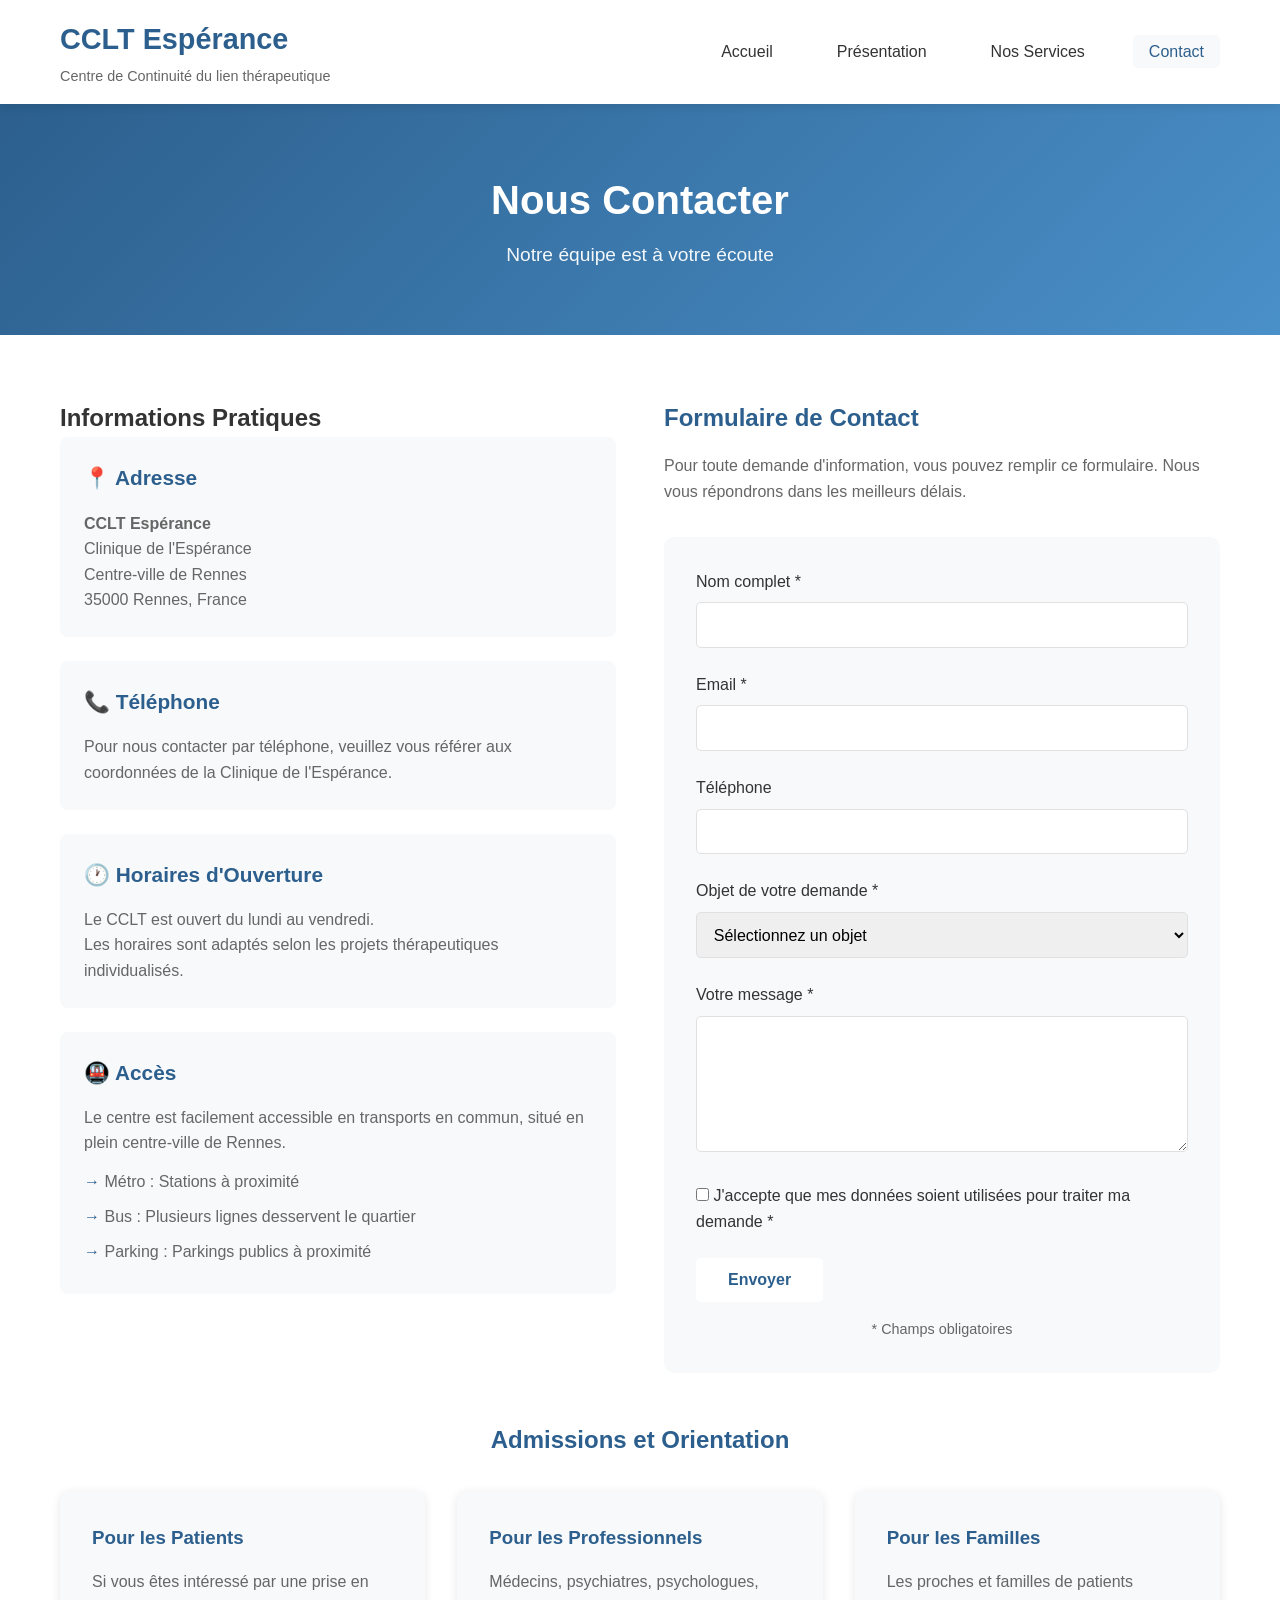
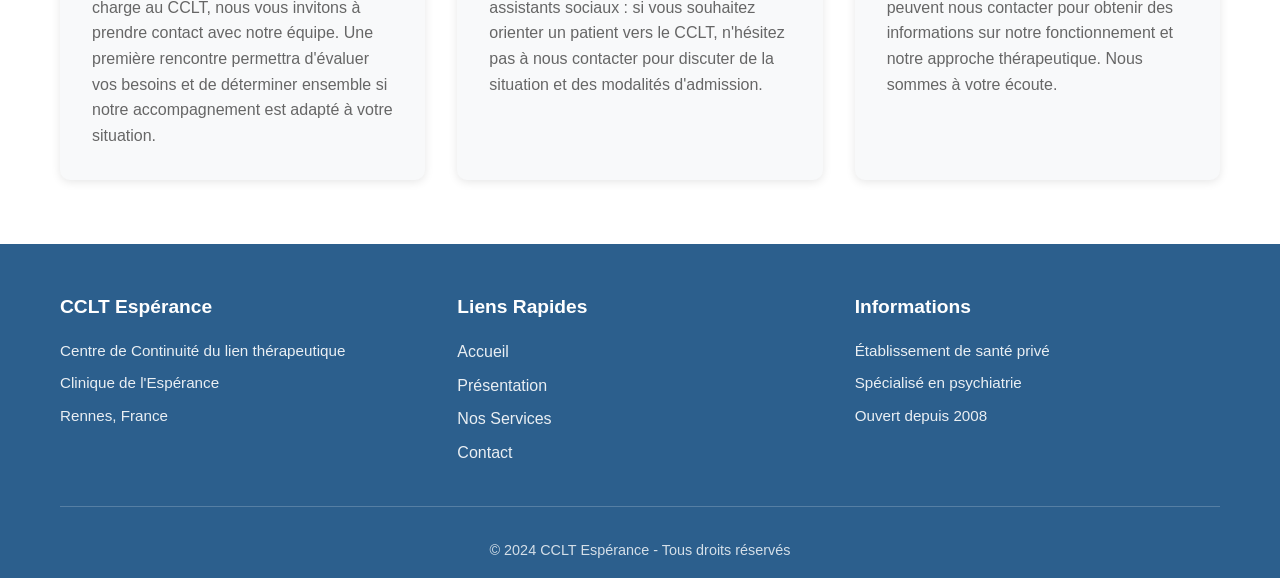
==== contact.html @ c55c1b44 "Création du site web CCLT Espérance - Création de 4 pages HTML (accueil, présentation, services, con" ====
<!DOCTYPE html>
<html lang="fr">
<head>
    <meta charset="UTF-8">
    <meta name="viewport" content="width=device-width, initial-scale=1.0">
    <meta name="description" content="Contactez le CCLT Espérance - Nous sommes à votre écoute pour toute demande d'information.">
    <title>Contact - CCLT Espérance</title>
    <link rel="stylesheet" href="styles.css">
</head>
<body>
    <header>
        <nav class="navbar">
            <div class="container">
                <div class="logo">
                    <h1>CCLT Espérance</h1>
                    <p class="subtitle">Centre de Continuité du lien thérapeutique</p>
                </div>
                <ul class="nav-menu">
                    <li><a href="index.html">Accueil</a></li>
                    <li><a href="presentation.html">Présentation</a></li>
                    <li><a href="services.html">Nos Services</a></li>
                    <li><a href="contact.html" class="active">Contact</a></li>
                </ul>
                <div class="hamburger">
                    <span></span>
                    <span></span>
                    <span></span>
                </div>
            </div>
        </nav>
    </header>

    <main>
        <section class="page-header">
            <div class="container">
                <h1>Nous Contacter</h1>
                <p>Notre équipe est à votre écoute</p>
            </div>
        </section>

        <section class="content-section">
            <div class="container">
                <div class="contact-layout">
                    <div class="contact-info">
                        <h2>Informations Pratiques</h2>

                        <div class="info-box">
                            <h3>📍 Adresse</h3>
                            <p><strong>CCLT Espérance</strong><br>
                            Clinique de l'Espérance<br>
                            Centre-ville de Rennes<br>
                            35000 Rennes, France</p>
                        </div>

                        <div class="info-box">
                            <h3>📞 Téléphone</h3>
                            <p>Pour nous contacter par téléphone, veuillez vous référer aux coordonnées de la Clinique de l'Espérance.</p>
                        </div>

                        <div class="info-box">
                            <h3>🕐 Horaires d'Ouverture</h3>
                            <p>Le CCLT est ouvert du lundi au vendredi.<br>
                            Les horaires sont adaptés selon les projets thérapeutiques individualisés.</p>
                        </div>

                        <div class="info-box">
                            <h3>🚇 Accès</h3>
                            <p>Le centre est facilement accessible en transports en commun, situé en plein centre-ville de Rennes.</p>
                            <ul>
                                <li>Métro : Stations à proximité</li>
                                <li>Bus : Plusieurs lignes desservent le quartier</li>
                                <li>Parking : Parkings publics à proximité</li>
                            </ul>
                        </div>
                    </div>

                    <div class="contact-form-container">
                        <h2>Formulaire de Contact</h2>
                        <p>Pour toute demande d'information, vous pouvez remplir ce formulaire. Nous vous répondrons dans les meilleurs délais.</p>

                        <form class="contact-form" id="contactForm">
                            <div class="form-group">
                                <label for="name">Nom complet *</label>
                                <input type="text" id="name" name="name" required>
                            </div>

                            <div class="form-group">
                                <label for="email">Email *</label>
                                <input type="email" id="email" name="email" required>
                            </div>

                            <div class="form-group">
                                <label for="phone">Téléphone</label>
                                <input type="tel" id="phone" name="phone">
                            </div>

                            <div class="form-group">
                                <label for="subject">Objet de votre demande *</label>
                                <select id="subject" name="subject" required>
                                    <option value="">Sélectionnez un objet</option>
                                    <option value="information">Demande d'information</option>
                                    <option value="admission">Admission</option>
                                    <option value="rdv">Prise de rendez-vous</option>
                                    <option value="autre">Autre</option>
                                </select>
                            </div>

                            <div class="form-group">
                                <label for="message">Votre message *</label>
                                <textarea id="message" name="message" rows="6" required></textarea>
                            </div>

                            <div class="form-group">
                                <label class="checkbox-label">
                                    <input type="checkbox" id="consent" name="consent" required>
                                    J'accepte que mes données soient utilisées pour traiter ma demande *
                                </label>
                            </div>

                            <button type="submit" class="btn btn-primary">Envoyer</button>

                            <p class="form-note">* Champs obligatoires</p>
                        </form>

                        <div id="formMessage" class="form-message" style="display: none;"></div>
                    </div>
                </div>

                <div class="additional-info">
                    <h2>Admissions et Orientation</h2>
                    <div class="info-cards">
                        <div class="info-card">
                            <h3>Pour les Patients</h3>
                            <p>Si vous êtes intéressé par une prise en charge au CCLT, nous vous invitons à prendre contact avec notre équipe. Une première rencontre permettra d'évaluer vos besoins et de déterminer ensemble si notre accompagnement est adapté à votre situation.</p>
                        </div>
                        <div class="info-card">
                            <h3>Pour les Professionnels</h3>
                            <p>Médecins, psychiatres, psychologues, assistants sociaux : si vous souhaitez orienter un patient vers le CCLT, n'hésitez pas à nous contacter pour discuter de la situation et des modalités d'admission.</p>
                        </div>
                        <div class="info-card">
                            <h3>Pour les Familles</h3>
                            <p>Les proches et familles de patients peuvent nous contacter pour obtenir des informations sur notre fonctionnement et notre approche thérapeutique. Nous sommes à votre écoute.</p>
                        </div>
                    </div>
                </div>
            </div>
        </section>
    </main>

    <footer>
        <div class="container">
            <div class="footer-content">
                <div class="footer-section">
                    <h3>CCLT Espérance</h3>
                    <p>Centre de Continuité du lien thérapeutique</p>
                    <p>Clinique de l'Espérance</p>
                    <p>Rennes, France</p>
                </div>
                <div class="footer-section">
                    <h3>Liens Rapides</h3>
                    <ul>
                        <li><a href="index.html">Accueil</a></li>
                        <li><a href="presentation.html">Présentation</a></li>
                        <li><a href="services.html">Nos Services</a></li>
                        <li><a href="contact.html">Contact</a></li>
                    </ul>
                </div>
                <div class="footer-section">
                    <h3>Informations</h3>
                    <p>Établissement de santé privé</p>
                    <p>Spécialisé en psychiatrie</p>
                    <p>Ouvert depuis 2008</p>
                </div>
            </div>
            <div class="footer-bottom">
                <p>&copy; 2024 CCLT Espérance - Tous droits réservés</p>
            </div>
        </div>
    </footer>

    <script src="script.js"></script>
</body>
</html>
---- styles.css ----
/* Reset and Base Styles */
* {
    margin: 0;
    padding: 0;
    box-sizing: border-box;
}

:root {
    --primary-color: #2c5f8d;
    --secondary-color: #4a90c9;
    --accent-color: #7fb3d5;
    --text-color: #333;
    --text-light: #666;
    --bg-light: #f8f9fa;
    --bg-white: #ffffff;
    --border-color: #e0e0e0;
    --success-color: #28a745;
    --shadow: 0 2px 10px rgba(0, 0, 0, 0.1);
    --shadow-hover: 0 4px 20px rgba(0, 0, 0, 0.15);
    --transition: all 0.3s ease;
}

body {
    font-family: 'Segoe UI', Tahoma, Geneva, Verdana, sans-serif;
    line-height: 1.6;
    color: var(--text-color);
    background-color: var(--bg-light);
}

.container {
    max-width: 1200px;
    margin: 0 auto;
    padding: 0 20px;
}

/* Header and Navigation */
header {
    background-color: var(--bg-white);
    box-shadow: var(--shadow);
    position: sticky;
    top: 0;
    z-index: 1000;
}

.navbar {
    padding: 1rem 0;
}

.navbar .container {
    display: flex;
    justify-content: space-between;
    align-items: center;
}

.logo h1 {
    color: var(--primary-color);
    font-size: 1.8rem;
    margin-bottom: 0.2rem;
}

.logo .subtitle {
    color: var(--text-light);
    font-size: 0.9rem;
}

.nav-menu {
    display: flex;
    list-style: none;
    gap: 2rem;
}

.nav-menu a {
    color: var(--text-color);
    text-decoration: none;
    font-weight: 500;
    transition: var(--transition);
    padding: 0.5rem 1rem;
    border-radius: 5px;
}

.nav-menu a:hover,
.nav-menu a.active {
    color: var(--primary-color);
    background-color: var(--bg-light);
}

.hamburger {
    display: none;
    flex-direction: column;
    cursor: pointer;
}

.hamburger span {
    width: 25px;
    height: 3px;
    background-color: var(--primary-color);
    margin: 3px 0;
    transition: var(--transition);
}

/* Hero Section */
.hero {
    background: linear-gradient(135deg, var(--primary-color) 0%, var(--secondary-color) 100%);
    color: white;
    padding: 6rem 2rem;
    text-align: center;
}

.hero-content h2 {
    font-size: 2.5rem;
    margin-bottom: 1rem;
}

.hero-text {
    font-size: 1.3rem;
    margin-bottom: 2rem;
    opacity: 0.95;
}

/* Buttons */
.btn {
    display: inline-block;
    padding: 0.8rem 2rem;
    text-decoration: none;
    border-radius: 5px;
    font-weight: 600;
    transition: var(--transition);
    border: none;
    cursor: pointer;
    font-size: 1rem;
}

.btn-primary {
    background-color: white;
    color: var(--primary-color);
}

.btn-primary:hover {
    background-color: var(--bg-light);
    transform: translateY(-2px);
    box-shadow: var(--shadow-hover);
}

.btn-secondary {
    background-color: var(--primary-color);
    color: white;
}

.btn-secondary:hover {
    background-color: var(--secondary-color);
    transform: translateY(-2px);
    box-shadow: var(--shadow-hover);
}

.btn-block {
    display: block;
    width: 100%;
    text-align: center;
}

/* Intro Section */
.intro {
    padding: 4rem 0;
    background-color: var(--bg-white);
}

.intro-content {
    text-align: center;
    max-width: 800px;
    margin: 0 auto;
}

.intro-content h2 {
    color: var(--primary-color);
    font-size: 2rem;
    margin-bottom: 1.5rem;
}

.intro-content p {
    font-size: 1.1rem;
    color: var(--text-light);
    line-height: 1.8;
}

/* Features Section */
.features {
    padding: 4rem 0;
    background-color: var(--bg-light);
}

.features h2 {
    text-align: center;
    color: var(--primary-color);
    font-size: 2rem;
    margin-bottom: 3rem;
}

.features-grid {
    display: grid;
    grid-template-columns: repeat(auto-fit, minmax(250px, 1fr));
    gap: 2rem;
}

.feature-card {
    background-color: var(--bg-white);
    padding: 2rem;
    border-radius: 10px;
    box-shadow: var(--shadow);
    transition: var(--transition);
    text-align: center;
}

.feature-card:hover {
    transform: translateY(-5px);
    box-shadow: var(--shadow-hover);
}

.feature-icon {
    font-size: 3rem;
    margin-bottom: 1rem;
}

.feature-card h3 {
    color: var(--primary-color);
    margin-bottom: 1rem;
    font-size: 1.3rem;
}

.feature-card p {
    color: var(--text-light);
    line-height: 1.6;
}

/* CTA Section */
.cta-section {
    padding: 4rem 0;
    background: linear-gradient(135deg, var(--secondary-color) 0%, var(--primary-color) 100%);
    color: white;
}

.cta-content {
    text-align: center;
    max-width: 800px;
    margin: 0 auto;
}

.cta-content h2 {
    font-size: 2rem;
    margin-bottom: 1rem;
}

.cta-content p {
    font-size: 1.1rem;
    margin-bottom: 2rem;
    opacity: 0.95;
}

/* Page Header */
.page-header {
    background: linear-gradient(135deg, var(--primary-color) 0%, var(--secondary-color) 100%);
    color: white;
    padding: 4rem 2rem;
    text-align: center;
}

.page-header h1 {
    font-size: 2.5rem;
    margin-bottom: 0.5rem;
}

.page-header p {
    font-size: 1.2rem;
    opacity: 0.95;
}

/* Content Section */
.content-section {
    padding: 4rem 0;
    background-color: var(--bg-white);
}

.content-layout {
    display: grid;
    grid-template-columns: 2fr 1fr;
    gap: 3rem;
    margin-bottom: 3rem;
}

.content-main h2 {
    color: var(--primary-color);
    margin-top: 2rem;
    margin-bottom: 1rem;
    font-size: 1.8rem;
}

.content-main h2:first-child {
    margin-top: 0;
}

.content-main p {
    color: var(--text-light);
    line-height: 1.8;
    margin-bottom: 1rem;
}

/* Philosophy Points */
.philosophy-points {
    display: grid;
    gap: 1.5rem;
    margin: 2rem 0;
}

.philosophy-item {
    background-color: var(--bg-light);
    padding: 1.5rem;
    border-radius: 8px;
    border-left: 4px solid var(--primary-color);
}

.philosophy-item h3 {
    color: var(--primary-color);
    margin-bottom: 0.5rem;
    font-size: 1.2rem;
}

.philosophy-item p {
    color: var(--text-light);
}

/* Sidebar */
.sidebar {
    display: flex;
    flex-direction: column;
    gap: 2rem;
}

.sidebar-box {
    background-color: var(--bg-light);
    padding: 2rem;
    border-radius: 10px;
    box-shadow: var(--shadow);
}

.sidebar-box h3 {
    color: var(--primary-color);
    margin-bottom: 1rem;
}

.key-stats {
    list-style: none;
}

.key-stats li {
    padding: 1rem;
    background-color: var(--bg-white);
    margin-bottom: 1rem;
    border-radius: 5px;
    border-left: 3px solid var(--secondary-color);
}

.key-stats strong {
    display: block;
    color: var(--primary-color);
    font-size: 1.5rem;
    margin-bottom: 0.3rem;
}

/* Services Page */
.services-intro {
    text-align: center;
    max-width: 800px;
    margin: 0 auto 3rem;
}

.services-intro h2 {
    color: var(--primary-color);
    font-size: 2rem;
    margin-bottom: 1rem;
}

.services-intro p {
    color: var(--text-light);
    font-size: 1.1rem;
    line-height: 1.8;
}

.services-grid {
    display: grid;
    grid-template-columns: repeat(auto-fit, minmax(300px, 1fr));
    gap: 2rem;
    margin-bottom: 4rem;
}

.service-card {
    background-color: var(--bg-light);
    padding: 2rem;
    border-radius: 10px;
    box-shadow: var(--shadow);
    transition: var(--transition);
}

.service-card:hover {
    transform: translateY(-5px);
    box-shadow: var(--shadow-hover);
}

.service-icon {
    font-size: 3rem;
    margin-bottom: 1rem;
}

.service-card h3 {
    color: var(--primary-color);
    margin-bottom: 1rem;
    font-size: 1.4rem;
}

.service-card p {
    color: var(--text-light);
    margin-bottom: 1rem;
    line-height: 1.6;
}

.service-features {
    list-style: none;
    margin-top: 1rem;
}

.service-features li {
    padding: 0.5rem 0;
    color: var(--text-light);
    border-bottom: 1px solid var(--border-color);
}

.service-features li:before {
    content: "✓ ";
    color: var(--success-color);
    font-weight: bold;
    margin-right: 0.5rem;
}

.service-features li:last-child {
    border-bottom: none;
}

/* Process Section */
.process-section {
    background-color: var(--bg-light);
    padding: 3rem;
    border-radius: 10px;
    margin-bottom: 3rem;
}

.process-section h2 {
    text-align: center;
    color: var(--primary-color);
    font-size: 2rem;
    margin-bottom: 2rem;
}

.process-steps {
    display: grid;
    grid-template-columns: repeat(auto-fit, minmax(200px, 1fr));
    gap: 2rem;
}

.process-step {
    text-align: center;
}

.step-number {
    width: 60px;
    height: 60px;
    background: linear-gradient(135deg, var(--primary-color), var(--secondary-color));
    color: white;
    border-radius: 50%;
    display: flex;
    align-items: center;
    justify-content: center;
    font-size: 1.5rem;
    font-weight: bold;
    margin: 0 auto 1rem;
}

.process-step h3 {
    color: var(--primary-color);
    margin-bottom: 0.5rem;
}

.process-step p {
    color: var(--text-light);
    font-size: 0.95rem;
}

/* CTA Box */
.cta-box {
    background: linear-gradient(135deg, var(--secondary-color) 0%, var(--primary-color) 100%);
    color: white;
    padding: 3rem;
    border-radius: 10px;
    text-align: center;
}

.cta-box h2 {
    margin-bottom: 1rem;
}

.cta-box p {
    margin-bottom: 2rem;
    opacity: 0.95;
}

/* Contact Page */
.contact-layout {
    display: grid;
    grid-template-columns: 1fr 1fr;
    gap: 3rem;
    margin-bottom: 3rem;
}

.info-box {
    background-color: var(--bg-light);
    padding: 1.5rem;
    border-radius: 8px;
    margin-bottom: 1.5rem;
}

.info-box h3 {
    color: var(--primary-color);
    margin-bottom: 1rem;
    font-size: 1.3rem;
}

.info-box p,
.info-box ul {
    color: var(--text-light);
    line-height: 1.6;
}

.info-box ul {
    list-style: none;
    margin-top: 0.5rem;
}

.info-box li {
    padding: 0.3rem 0;
}

.info-box li:before {
    content: "→ ";
    color: var(--primary-color);
    font-weight: bold;
}

/* Contact Form */
.contact-form-container h2 {
    color: var(--primary-color);
    margin-bottom: 1rem;
}

.contact-form-container > p {
    color: var(--text-light);
    margin-bottom: 2rem;
}

.contact-form {
    background-color: var(--bg-light);
    padding: 2rem;
    border-radius: 10px;
}

.form-group {
    margin-bottom: 1.5rem;
}

.form-group label {
    display: block;
    margin-bottom: 0.5rem;
    color: var(--text-color);
    font-weight: 500;
}

.form-group input,
.form-group select,
.form-group textarea {
    width: 100%;
    padding: 0.8rem;
    border: 1px solid var(--border-color);
    border-radius: 5px;
    font-size: 1rem;
    font-family: inherit;
    transition: var(--transition);
}

.form-group input:focus,
.form-group select:focus,
.form-group textarea:focus {
    outline: none;
    border-color: var(--primary-color);
    box-shadow: 0 0 0 3px rgba(44, 95, 141, 0.1);
}

.checkbox-label {
    display: flex;
    align-items: flex-start;
    gap: 0.5rem;
    cursor: pointer;
}

.checkbox-label input[type="checkbox"] {
    width: auto;
    margin-top: 0.2rem;
}

.form-note {
    font-size: 0.9rem;
    color: var(--text-light);
    margin-top: 1rem;
    text-align: center;
}

.form-message {
    margin-top: 1rem;
    padding: 1rem;
    border-radius: 5px;
    text-align: center;
}

.form-message.success {
    background-color: #d4edda;
    color: #155724;
    border: 1px solid #c3e6cb;
}

.form-message.error {
    background-color: #f8d7da;
    color: #721c24;
    border: 1px solid #f5c6cb;
}

/* Additional Info */
.additional-info {
    margin-top: 3rem;
}

.additional-info h2 {
    text-align: center;
    color: var(--primary-color);
    margin-bottom: 2rem;
}

.info-cards {
    display: grid;
    grid-template-columns: repeat(auto-fit, minmax(280px, 1fr));
    gap: 2rem;
}

.info-card {
    background-color: var(--bg-light);
    padding: 2rem;
    border-radius: 10px;
    box-shadow: var(--shadow);
}

.info-card h3 {
    color: var(--primary-color);
    margin-bottom: 1rem;
}

.info-card p {
    color: var(--text-light);
    line-height: 1.6;
}

/* Footer */
footer {
    background-color: var(--primary-color);
    color: white;
    padding: 3rem 0 1rem;
}

.footer-content {
    display: grid;
    grid-template-columns: repeat(auto-fit, minmax(250px, 1fr));
    gap: 2rem;
    margin-bottom: 2rem;
}

.footer-section h3 {
    margin-bottom: 1rem;
    font-size: 1.2rem;
}

.footer-section p {
    margin-bottom: 0.5rem;
    opacity: 0.9;
    font-size: 0.95rem;
}

.footer-section ul {
    list-style: none;
}

.footer-section ul li {
    margin-bottom: 0.5rem;
}

.footer-section a {
    color: white;
    text-decoration: none;
    opacity: 0.9;
    transition: var(--transition);
}

.footer-section a:hover {
    opacity: 1;
    text-decoration: underline;
}

.footer-bottom {
    text-align: center;
    padding-top: 2rem;
    border-top: 1px solid rgba(255, 255, 255, 0.2);
}

.footer-bottom p {
    opacity: 0.8;
    font-size: 0.9rem;
}

/* Responsive Design */
@media (max-width: 768px) {
    .hamburger {
        display: flex;
    }

    .nav-menu {
        display: none;
        flex-direction: column;
        position: absolute;
        top: 100%;
        left: 0;
        right: 0;
        background-color: var(--bg-white);
        box-shadow: var(--shadow);
        padding: 1rem;
    }

    .nav-menu.active {
        display: flex;
    }

    .hero-content h2 {
        font-size: 2rem;
    }

    .hero-text {
        font-size: 1.1rem;
    }

    .features-grid {
        grid-template-columns: 1fr;
    }

    .content-layout {
        grid-template-columns: 1fr;
    }

    .services-grid {
        grid-template-columns: 1fr;
    }

    .process-steps {
        grid-template-columns: 1fr;
    }

    .contact-layout {
        grid-template-columns: 1fr;
    }

    .footer-content {
        grid-template-columns: 1fr;
        text-align: center;
    }

    .page-header h1 {
        font-size: 2rem;
    }
}

@media (max-width: 480px) {
    .logo h1 {
        font-size: 1.4rem;
    }

    .logo .subtitle {
        font-size: 0.8rem;
    }

    .hero-content h2 {
        font-size: 1.6rem;
    }

    .btn {
        padding: 0.7rem 1.5rem;
        font-size: 0.9rem;
    }
}
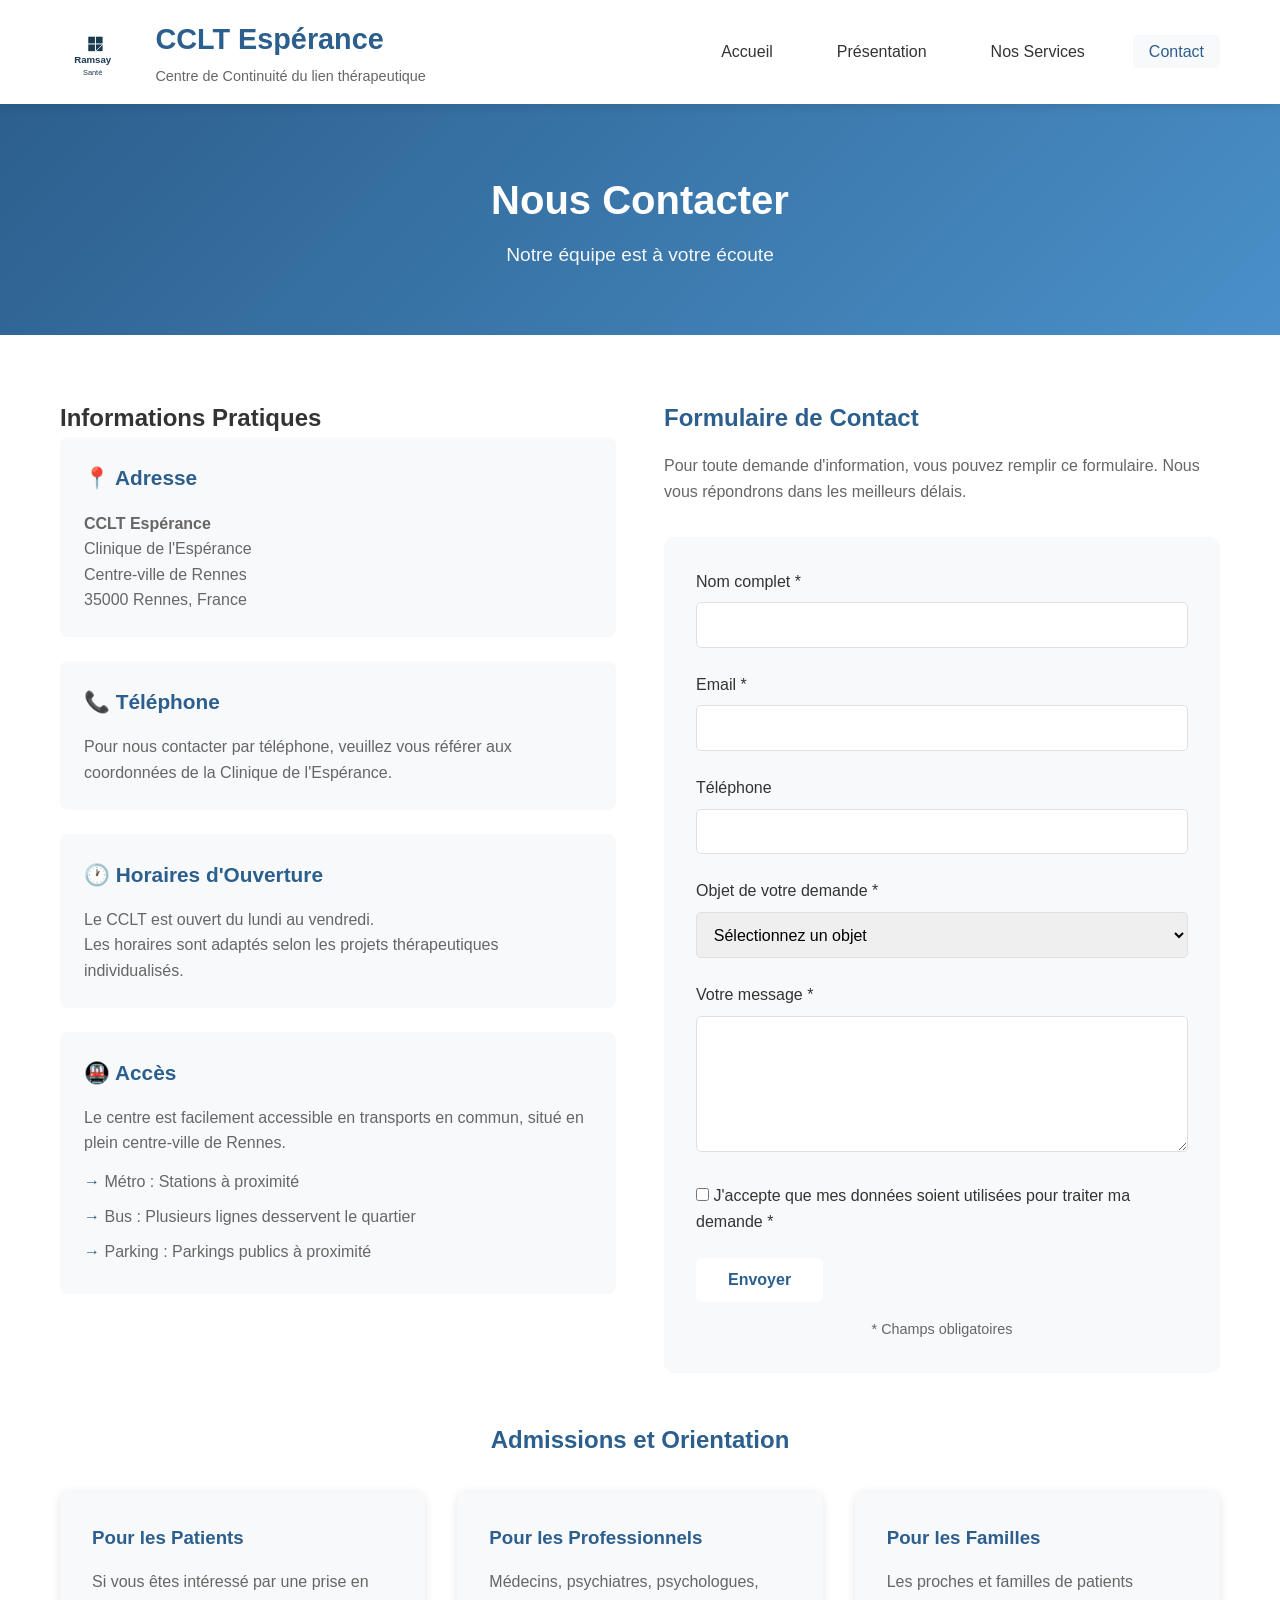
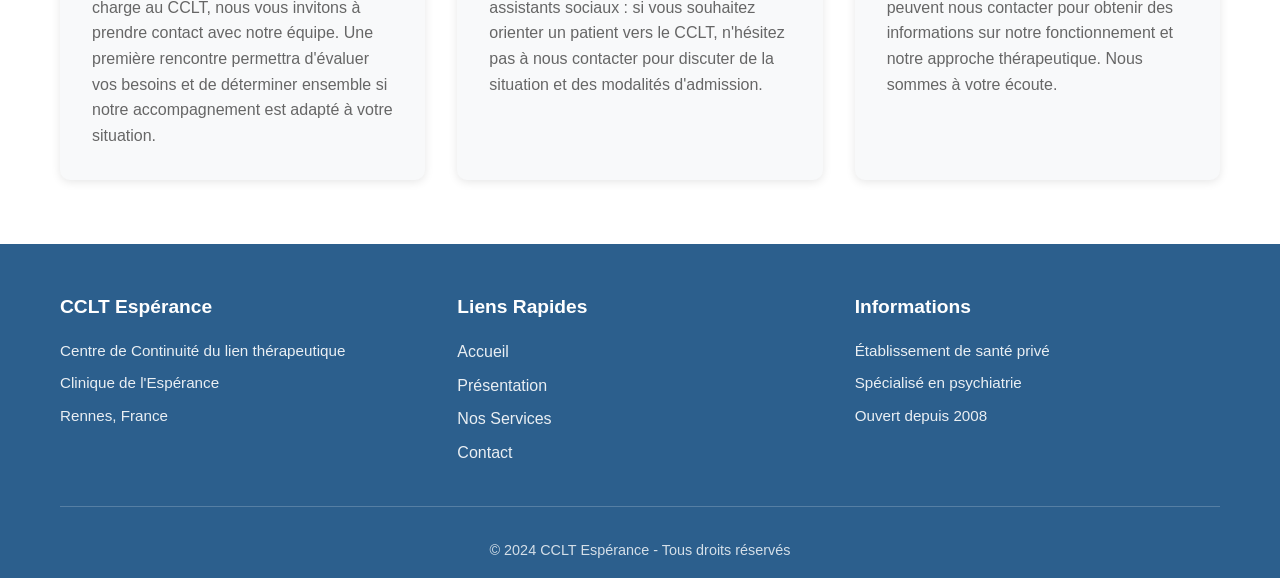
==== commit 2245dea7: "Ajout du logo Ramsay Santé dans la bannière de toutes les pages - Création du dossier images/ avec l" ====
--- a/contact.html
+++ b/contact.html
@@ -12,8 +12,11 @@
         <nav class="navbar">
             <div class="container">
                 <div class="logo">
-                    <h1>CCLT Espérance</h1>
-                    <p class="subtitle">Centre de Continuité du lien thérapeutique</p>
+                    <img src="images/ramsay-sante-logo.svg" alt="Ramsay Santé" class="logo-ramsay">
+                    <div class="logo-text">
+                        <h1>CCLT Espérance</h1>
+                        <p class="subtitle">Centre de Continuité du lien thérapeutique</p>
+                    </div>
                 </div>
                 <ul class="nav-menu">
                     <li><a href="index.html">Accueil</a></li>
--- a/styles.css
+++ b/styles.css
@@ -52,6 +52,22 @@
     align-items: center;
 }
 
+.logo {
+    display: flex;
+    align-items: center;
+    gap: 1.5rem;
+}
+
+.logo-ramsay {
+    height: 60px;
+    width: auto;
+}
+
+.logo-text {
+    display: flex;
+    flex-direction: column;
+}
+
 .logo h1 {
     color: var(--primary-color);
     font-size: 1.8rem;
